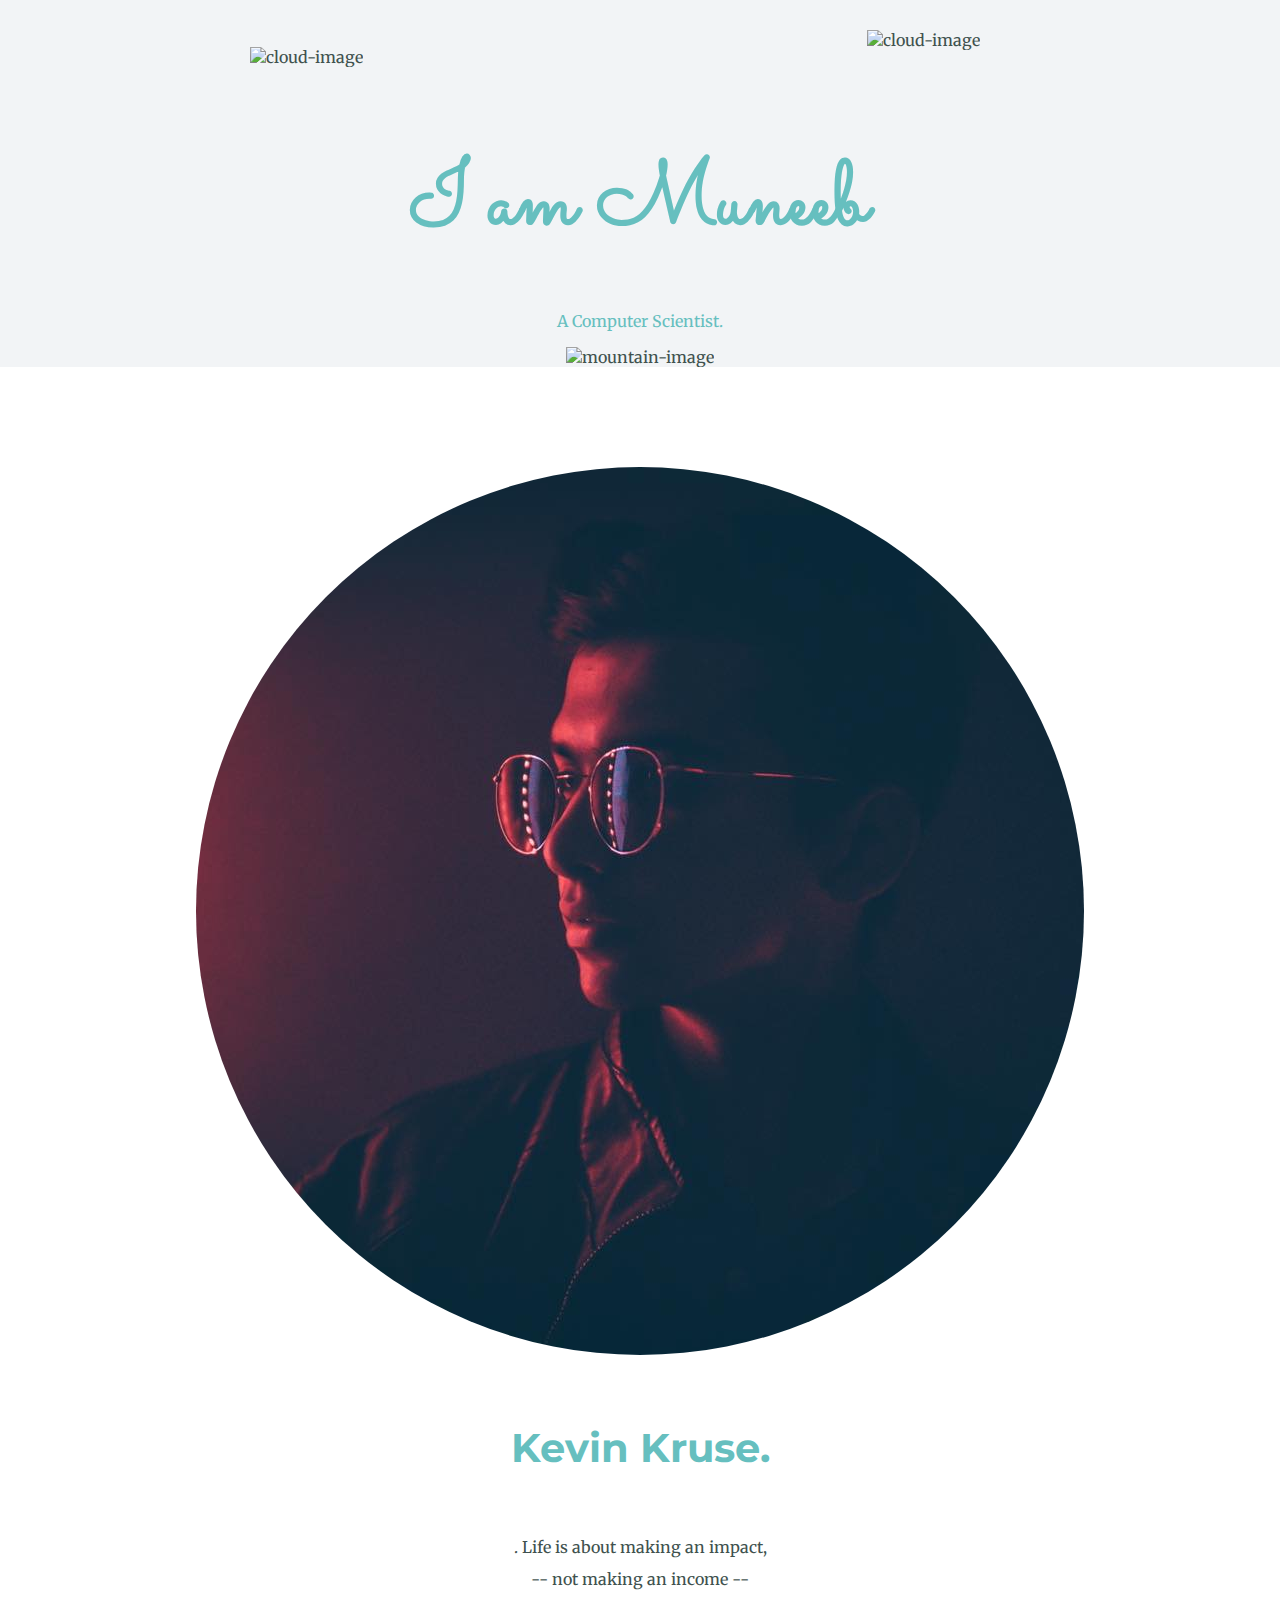
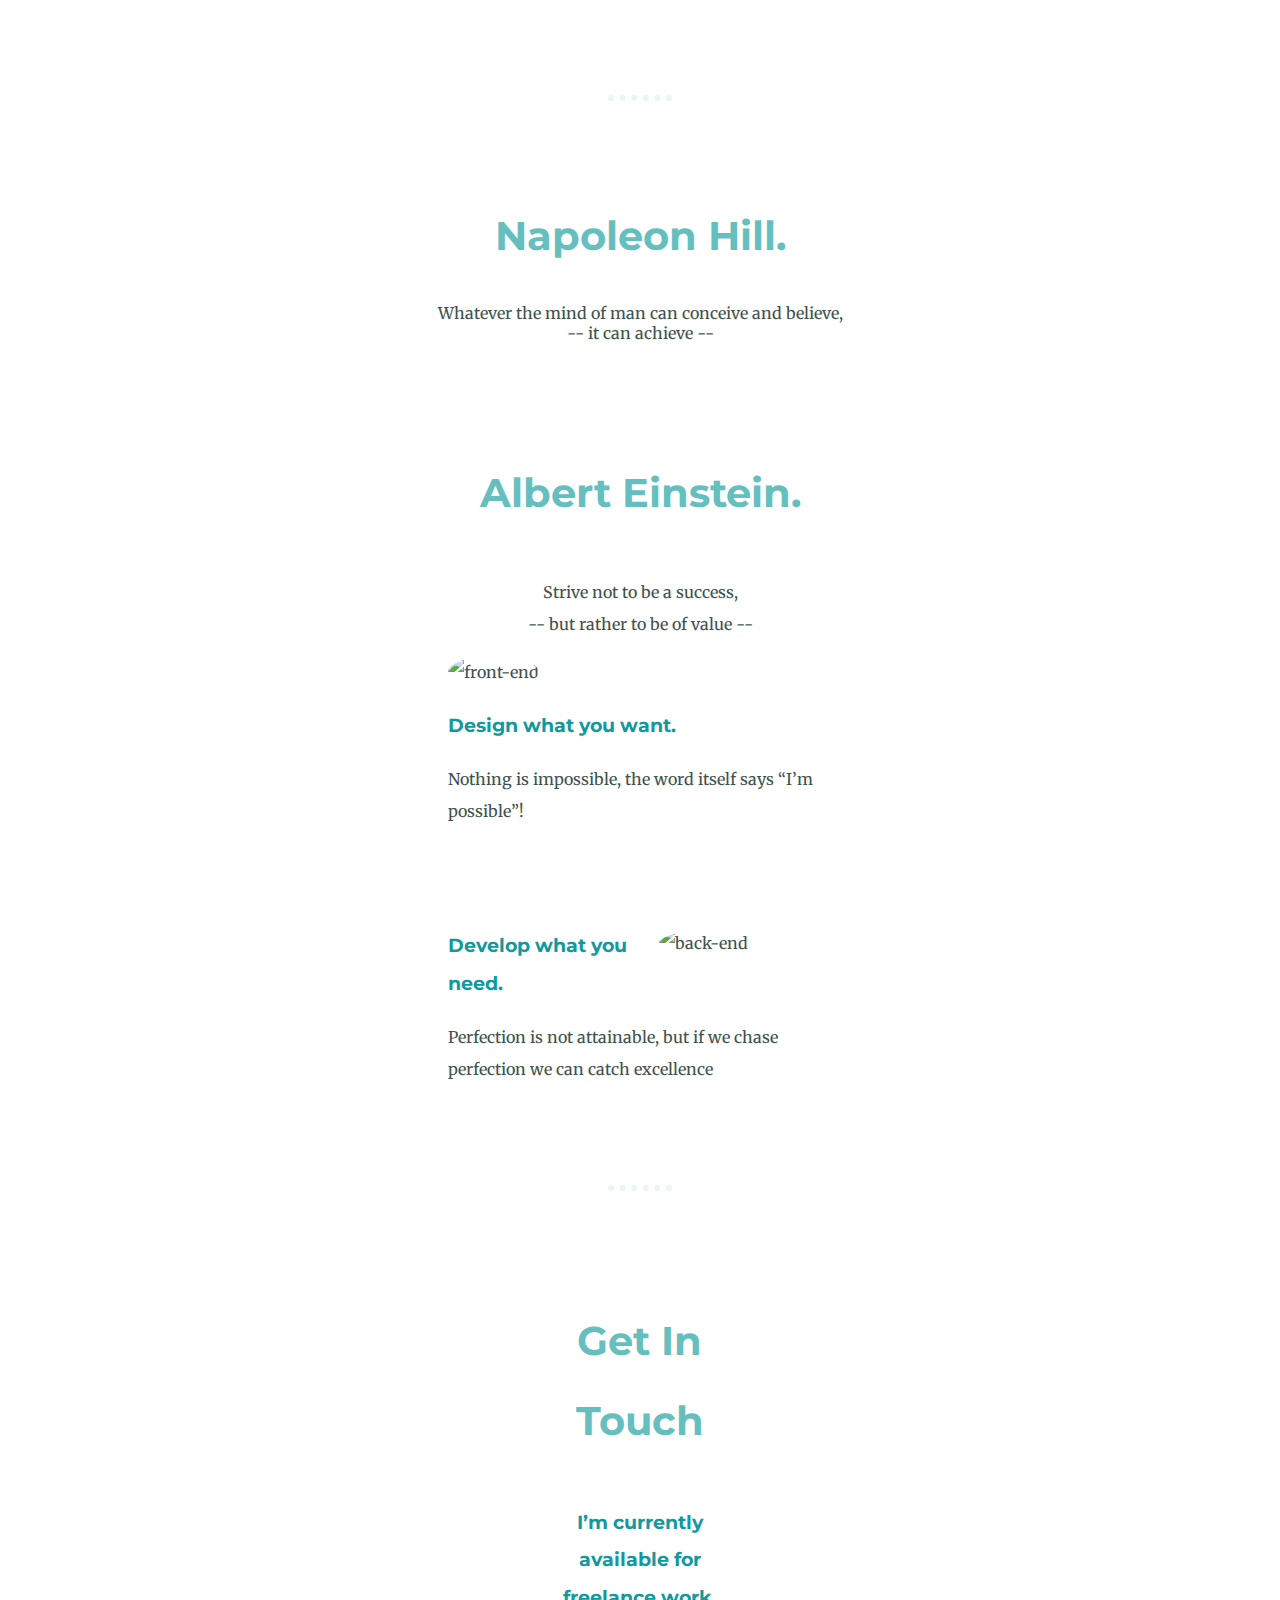
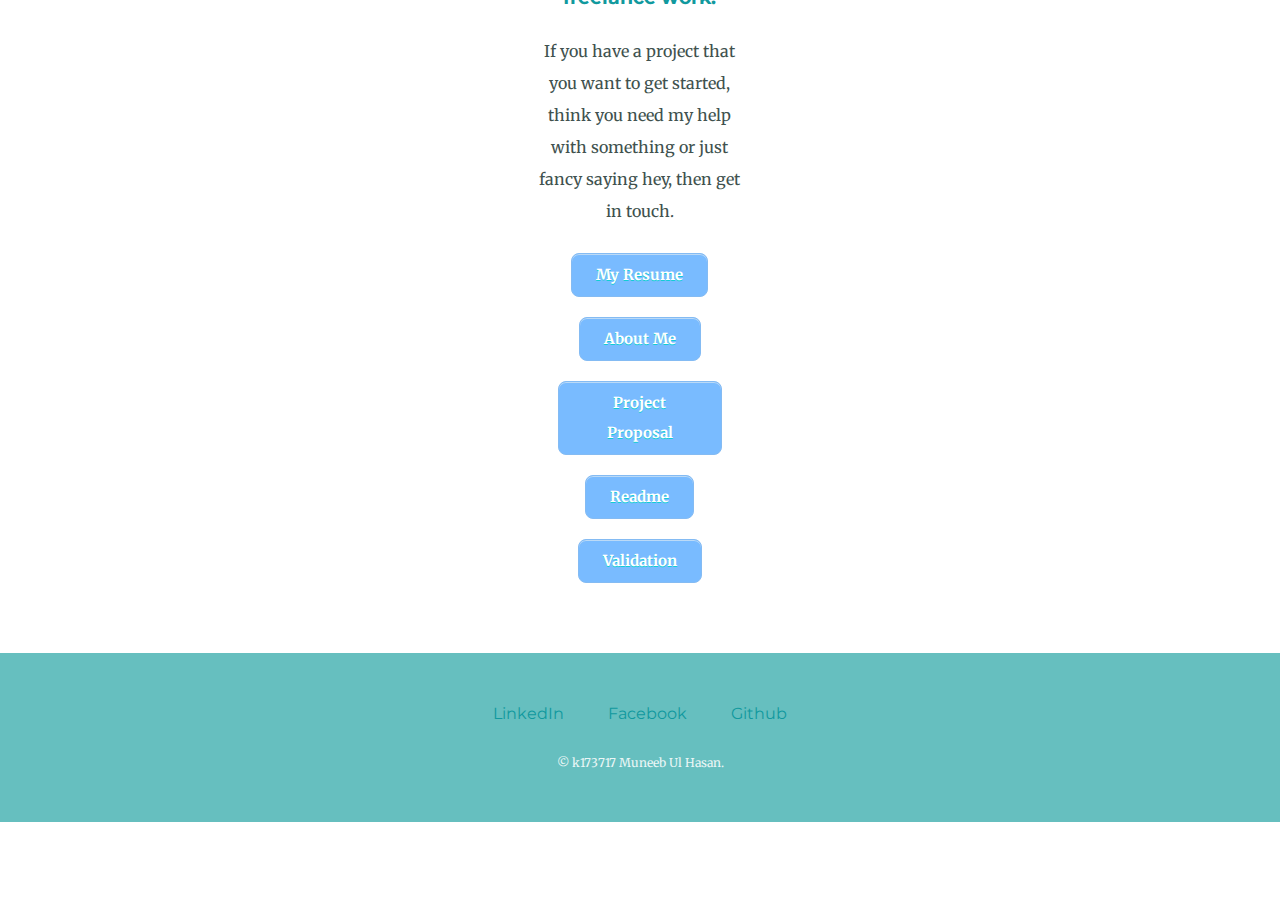
==== index.html @ 6d8c7ffc "Update index.html" ====
<!DOCTYPE html>
<html lang="en" dir="ltr">
  <head>
    <meta charset="utf-8">
    <title>Web Programming Assignmet_02</title>
    <link rel="stylesheet" href="Style.css">
    <link rel="icon" href="favicon.ico">
    <link href="https://fonts.googleapis.com/css?family=Merriweather|Montserrat|Sacramento&display=swap" rel="stylesheet">
  </head>
  <body>
<div class="top-container">
  <img class="top-cloud" src="images/cloud.png" alt="cloud-image">
<h1>I am Muneeb</h1>
<div class="subtitle">
  <p>A Computer Scientist.</p>
  </div>
  <img class="bottom-cloud" src="images/cloud.png" alt="cloud-image">
  <img src="images/mountain.png" alt="mountain-image">
</div>
<div class="middle-container">
  <div class="profile">
    <img class="circle-profile" src="profile_pic.jpg" alt="Hussain-profile Pic">
    <h2>Kevin Kruse.</h2>
    <p>.  Life is about making an impact, <br>-- not making an income --</p>
  </div>
  <hr>
  <div class="skills">
    <h2>Napoleon Hill.</h2>

<p>Whatever the mind of man can conceive and believe,<br>-- it can achieve --</p>
    <div class="skill-row">

<div class="what">
  <h2>Albert Einstein.</h2>
  <p>Strive not to be a success,<br>-- but rather to be of value --</p>
</div>
      <img class="front-end" src="images/Q2.png" alt="front-end">
      <h3>Design what you want.</h3>
      <p>Nothing is impossible, the word itself says “I’m possible”! </p>
    </div>
    <div class="skill-row">
      <img class="back-end" src="images/Q2.jpg" alt="back-end">
      <h3>Develop what you need.</h3>
      <p>Perfection is not attainable, but if we chase perfection we can catch excellence</p>
    </div>
  </div>
  <hr>
  <div class="contact-me">
    <div class="N-QUEENS-ASSIGNMENT-AI">
      <div class="Genetic-Algo">
    <h2>Get In Touch</h2>
    <h3>I’m currently available for freelance work.</h3>
    <p>If you have a project that you want to get started, think you need my help with something or just fancy saying hey, then get in touch.</p>
    <a class="myButton" href="C:\Users\Shayan\Desktop\Web Prog\Assignmet_02\Hussain Ghazali A2 K17-3900\CSS-My Site\RESUME.html">My Resume</a>
    <a class="myButton" href="C:\Users\Shayan\Desktop\Web Prog\Assignmet_02\Hussain Ghazali A2 K17-3900\CSS-My Site\AboutMe.html">About Me</a>
    <a class="myButton" href="C:\Users\Shayan\Desktop\Web Prog\Assignmet_02\Hussain Ghazali A2 K17-3900\CSS-My Site\proposal.html">Project Proposal</a>
    <a class="myButton" href="C:\Users\Shayan\Desktop\Web Prog\Assignmet_02\Hussain Ghazali A2 K17-3900\CSS-My Site\Readme.pdf">Readme</a>
    <a class="myButton" href="C:\Users\Dell\Desktop\WEB DEVELOPMENT\CSS baconFansite\index111.html">Validation</a>
  </div>
  </div>
</div>


<div class="bottom-container">
  <a class="LinkedIn-link" href="https://www.linkedin.com/in/muneeb-ul-hasan-khan-10b3ba1b1/">LinkedIn</a>
  <a class="Facebook-link" href="https://www.facebook.com/muneebonpoint">Facebook</a>
  <a class="Github-link" href="https://github.com/hussainghazali">Github</a>
  <p class="copy">© k173717 Muneeb Ul Hasan.</p>
</div>

  </body>
</html>
---- Style.css ----
body{
  color: #40514E;
  margin: 0;
  text-align: center;
  font-family: 'Merriweather',serif;
}

h1{
  color: #66BFBF;
  font-size: 5.625rem;
  line-height: 1;
  margin-top: 50px auto 0 auto;
  font-family: 'Sacramento', cursive;
}

h2{
  color: #66BFBF;
  font-family: 'Montserrat', sans-serif;
  font-size: 2.5rem;
  padding: 10px;
}

h3{
  color: #11999E;
  font-family: 'Montserrat', sans-serif;
}

a{
  color: #11999E;
  font-family: 'Montserrat', sans-serif;
  margin: 10px 20px 10px 20px;
  text-decoration: none;
}
a:hover{
  color: #EAF6F6;
}

.copy{
  color: #EAF6F6;
  font-size: 0.75rem;
  padding: 20px 0px;
}

hr{
  border: dotted #EAF6F6 6px;
  border-bottom: none;
  width: 4%;
  margin: 100px auto;
}

.a{
  color: #11999E;
}

.subtitle{
  color: #66BFBF;
  font-weight: normal;
}

.circle-profile {
  border-radius: 50%;
}

.circle-skill
{
  border-radius: 50%;
  width: 25%;
}

.top-container{
  background-color: #F2F4F6;
  position: relative;
  padding-top: 100px;
}

.middle-container{
margin: 100px 0;
}

.bottom-container{
background-color: #66BFBF;
padding: 50PX 0px 20px 0px;
}

.myButton {
	-moz-box-shadow:inset 0px 1px 0px 0px #bbdaf7;
	-webkit-box-shadow:inset 0px 1px 0px 0px #bbdaf7;
	box-shadow:inset 0px 1px 0px 0px #bbdaf7;
	background-color:#79bbff;
	-moz-border-radius:8px;
	-webkit-border-radius:8px;
	border-radius:8px;
	border:1px solid #84bbf3;
	display:inline-block;
	cursor:pointer;
	color:#ffffff;
	font-family: 'Merriweather',serif;
	font-size:15px;
	font-weight:bold;
	padding:6px 24px;
	text-decoration:none;
	text-shadow:0px 1px 0px #11cdd4;
}
.myButton:hover {
	background-color:#378de5;
}
.myButton:active {
	position:relative;
	top:1px;
}

.bottom-cloud{
  position: absolute;
  left: 250px;
  bottom: 300px;
}

.contact-me{
width: 40%;
margin: 40px auto 60px;
line-height: 2;
}

.N-QUEENS-ASSIGNMENT-AI{
width: 40%;
margin: 40px auto 60px;
line-height: 2;
}


.top-cloud{
  position: absolute;
  right: 300px;
  top: 30px;
}

.skill-row{
  width: 30%;
  margin: 100px auto 100px auto;
  text-align: left;
  line-height: 2;
}

.what{
  text-align: center;
}

.front-end{
border-radius: 50%;
    width: 45%;
    float: 100px,left ;
    margin-right: 30px;
}

.back-end{
border-radius: 50%;
  width: 45%;
  float: right;
}

.profile{
  line-height: 2;
}
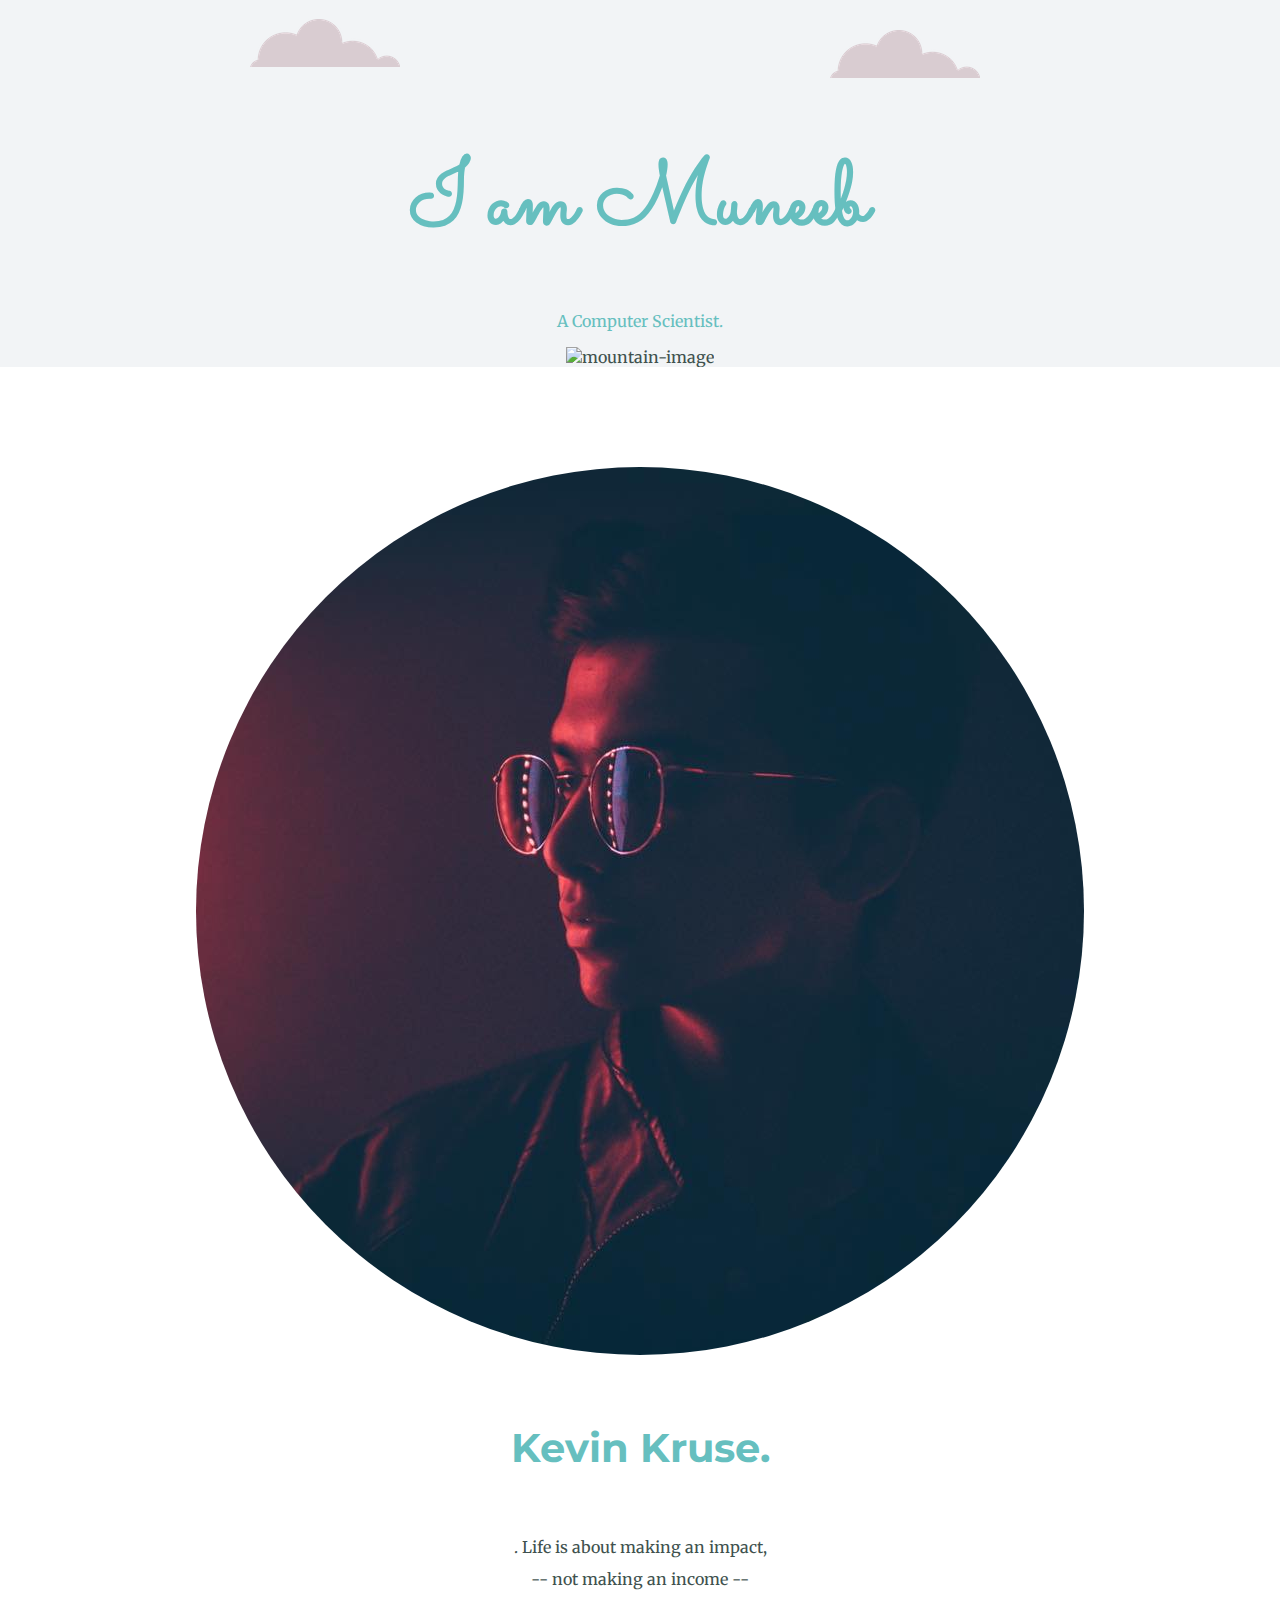
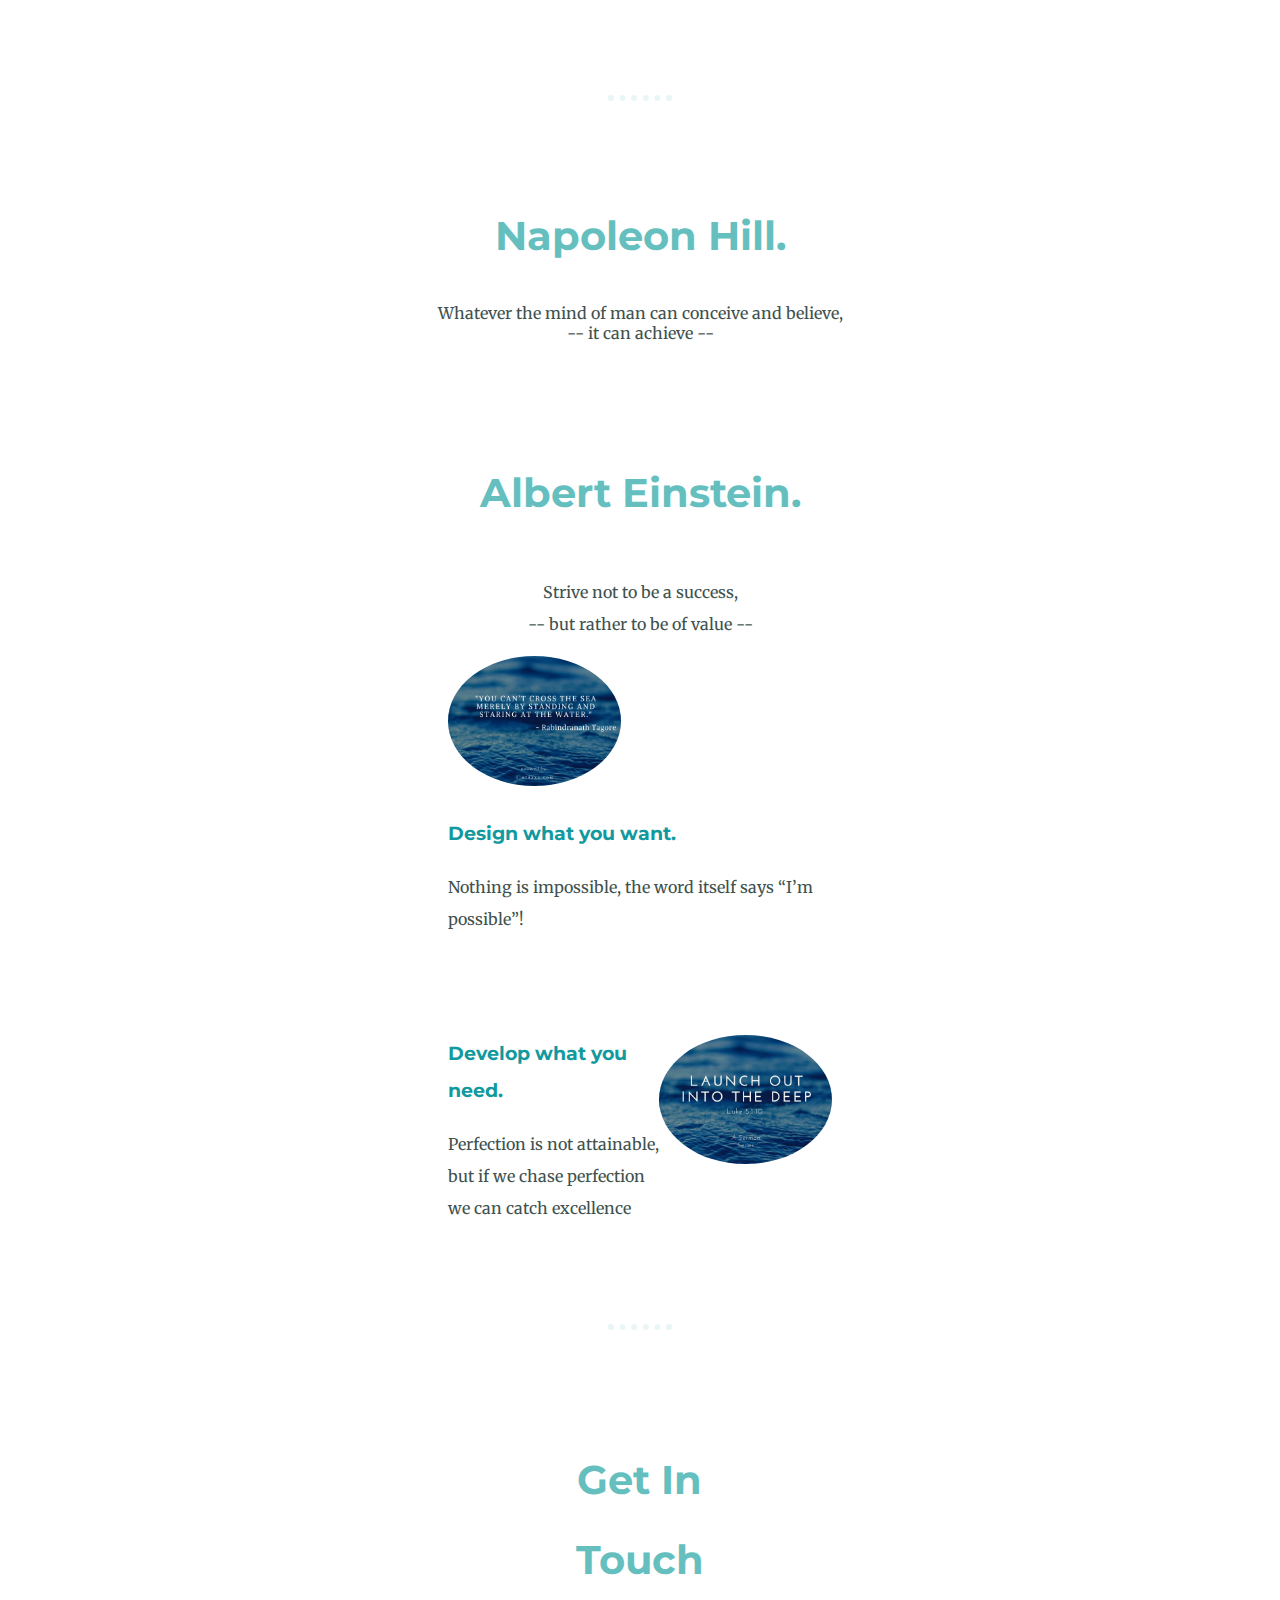
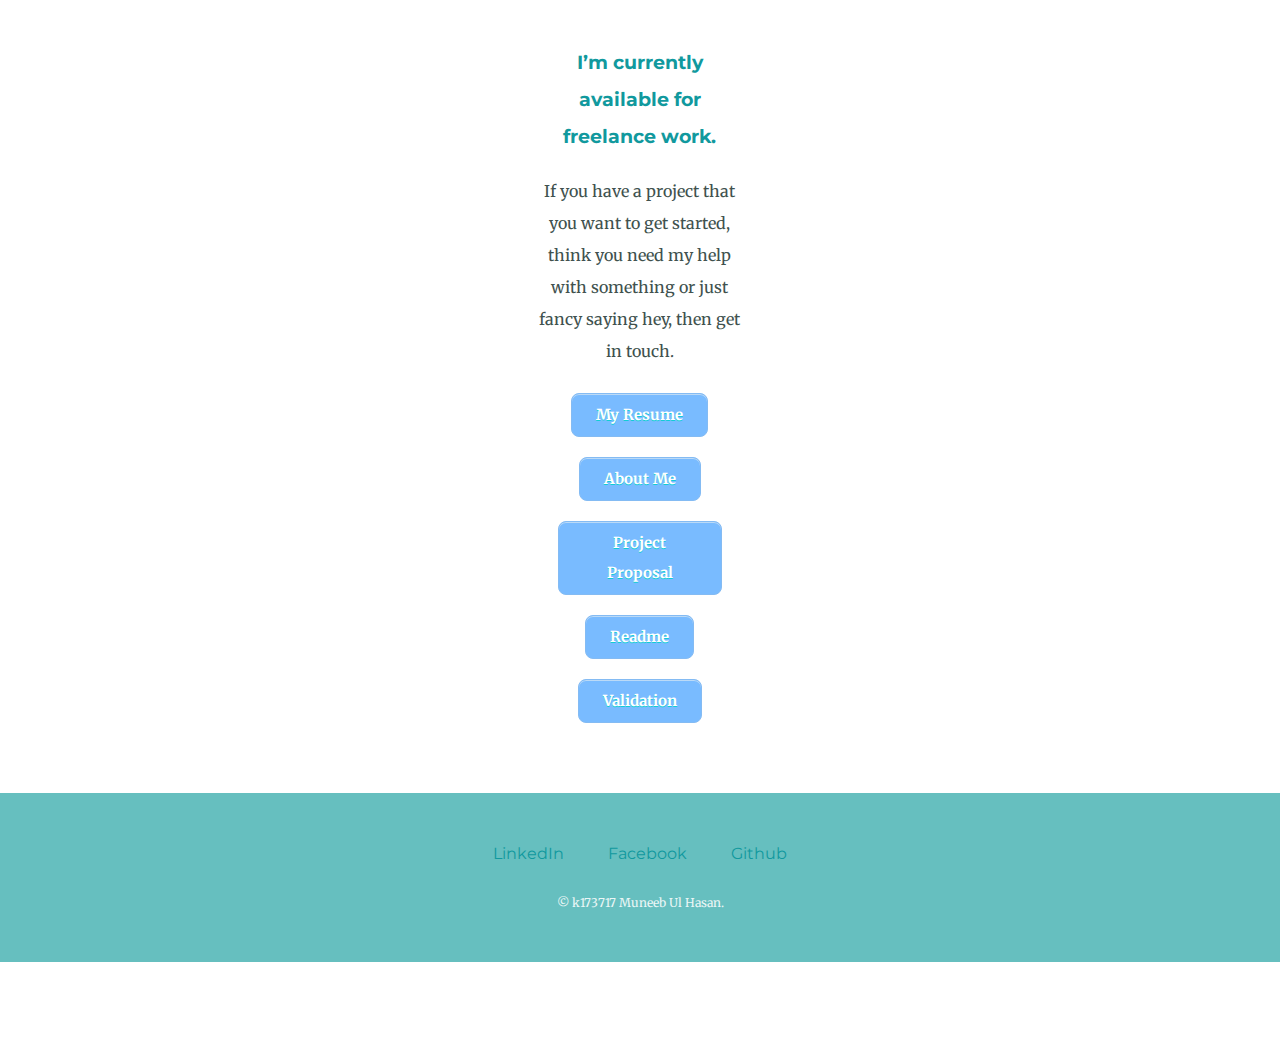
==== commit 09a654e2: "Update index.html" ====
--- a/index.html
+++ b/index.html
@@ -9,12 +9,12 @@
   </head>
   <body>
 <div class="top-container">
-  <img class="top-cloud" src="images/cloud.png" alt="cloud-image">
+  <img class="top-cloud" src="cloud.png" alt="cloud-image">
 <h1>I am Muneeb</h1>
 <div class="subtitle">
   <p>A Computer Scientist.</p>
   </div>
-  <img class="bottom-cloud" src="images/cloud.png" alt="cloud-image">
+  <img class="bottom-cloud" src="cloud.png" alt="cloud-image">
   <img src="images/mountain.png" alt="mountain-image">
 </div>
 <div class="middle-container">
@@ -34,12 +34,12 @@
   <h2>Albert Einstein.</h2>
   <p>Strive not to be a success,<br>-- but rather to be of value --</p>
 </div>
-      <img class="front-end" src="images/Q2.png" alt="front-end">
+      <img class="front-end" src="Q2.png" alt="front-end">
       <h3>Design what you want.</h3>
       <p>Nothing is impossible, the word itself says “I’m possible”! </p>
     </div>
     <div class="skill-row">
-      <img class="back-end" src="images/Q2.jpg" alt="back-end">
+      <img class="back-end" src="Q2.jpg" alt="back-end">
       <h3>Develop what you need.</h3>
       <p>Perfection is not attainable, but if we chase perfection we can catch excellence</p>
     </div>
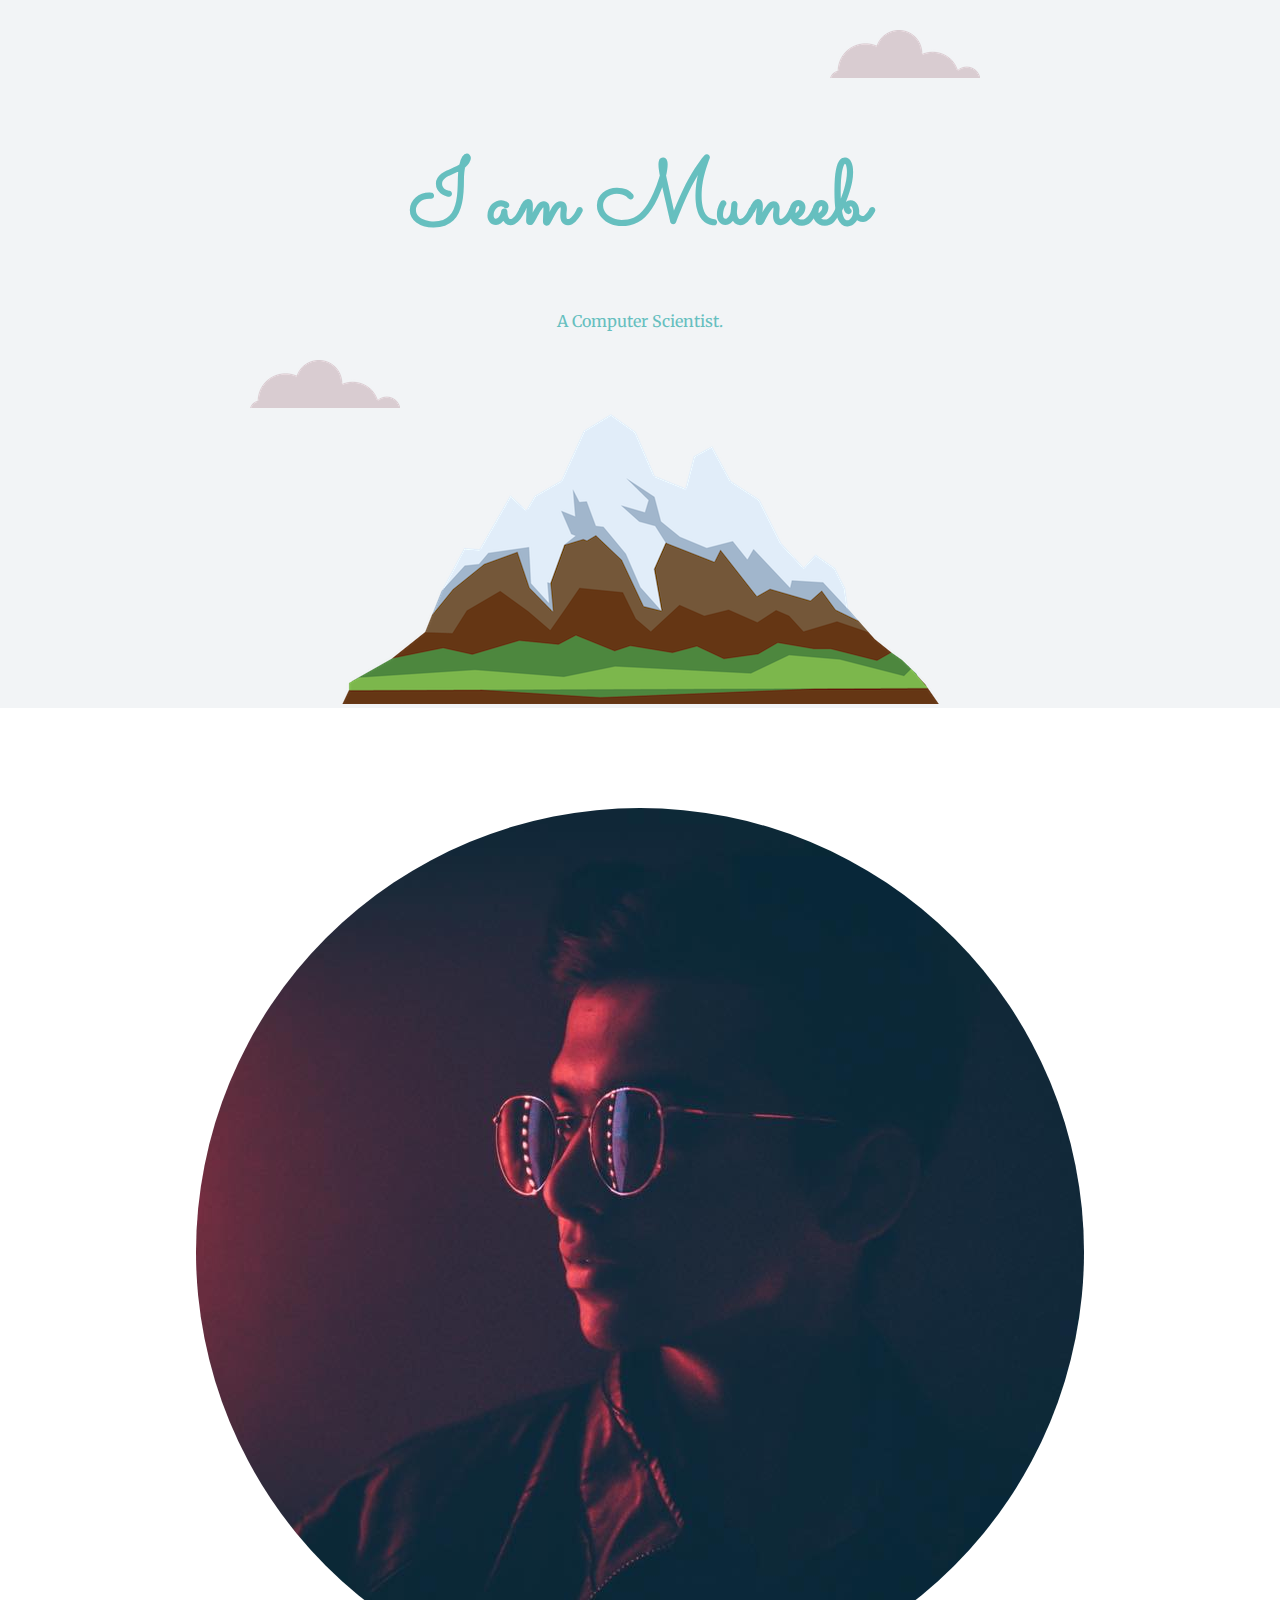
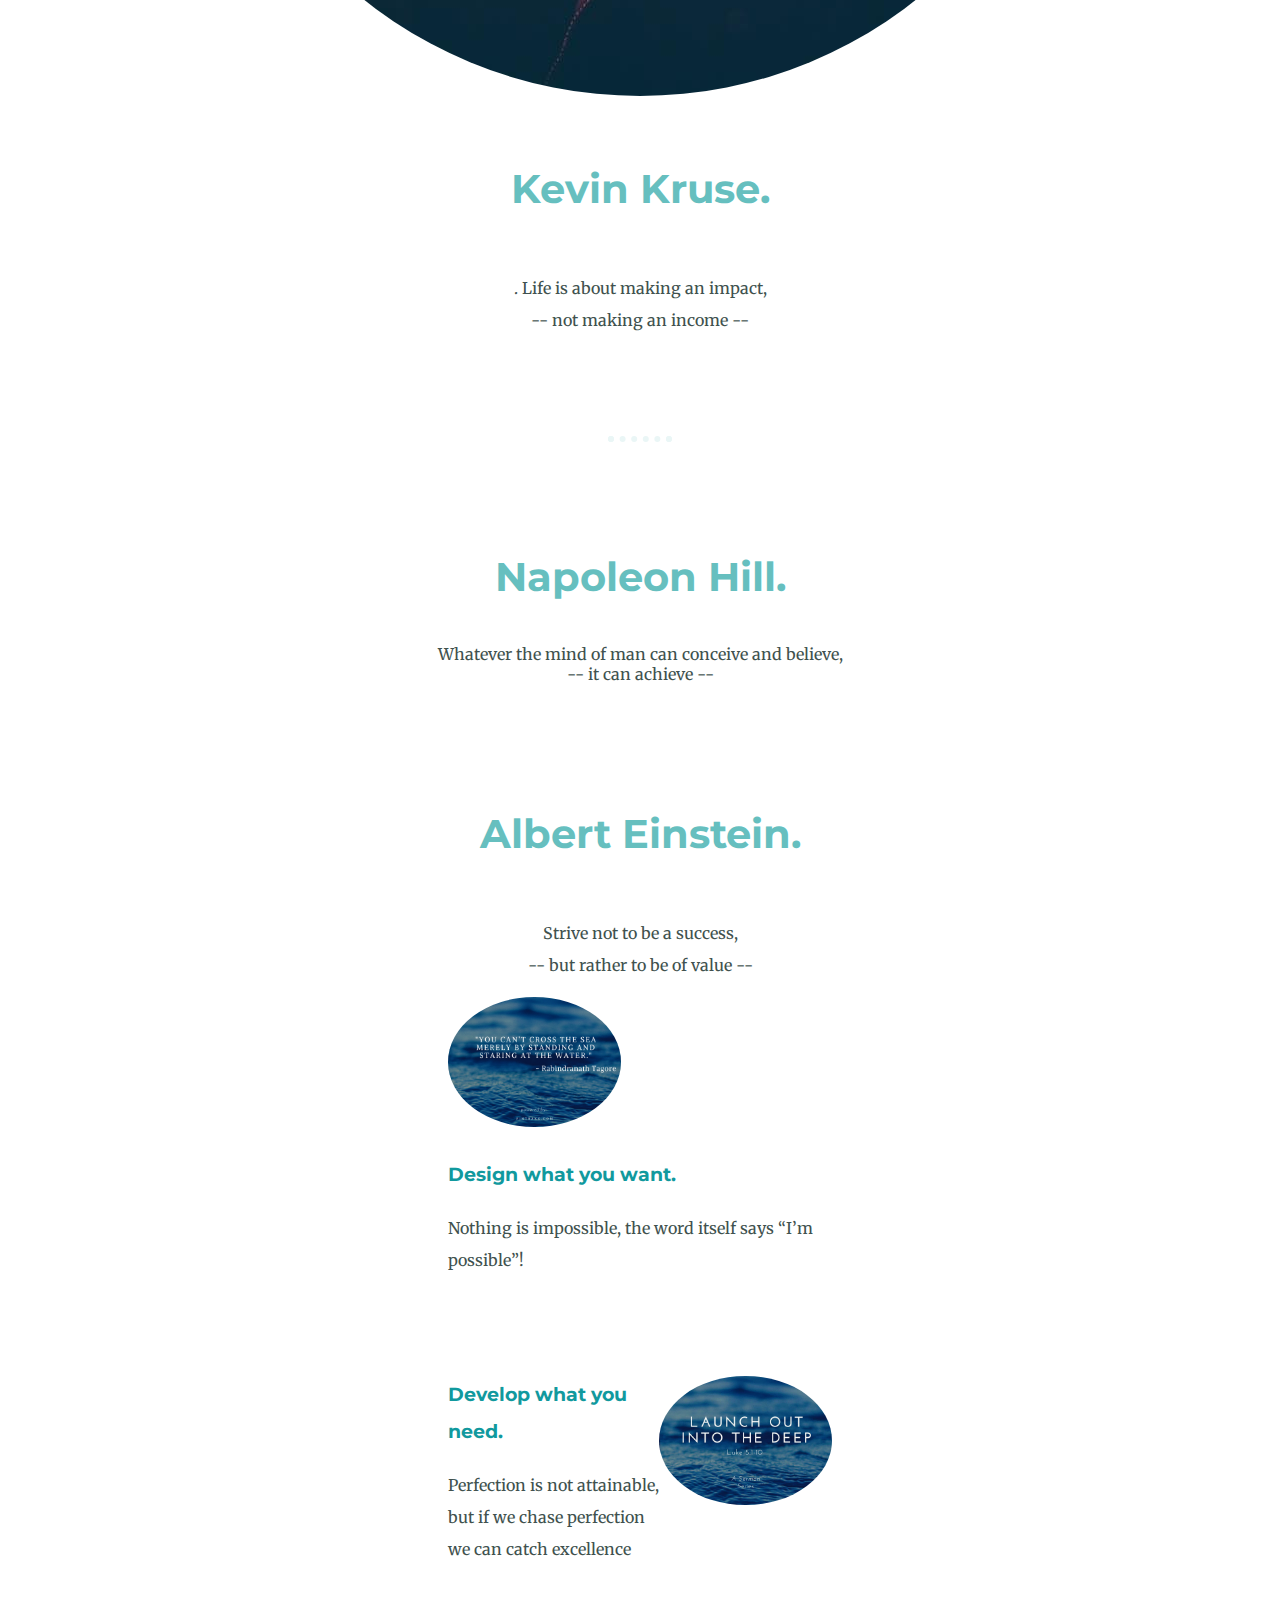
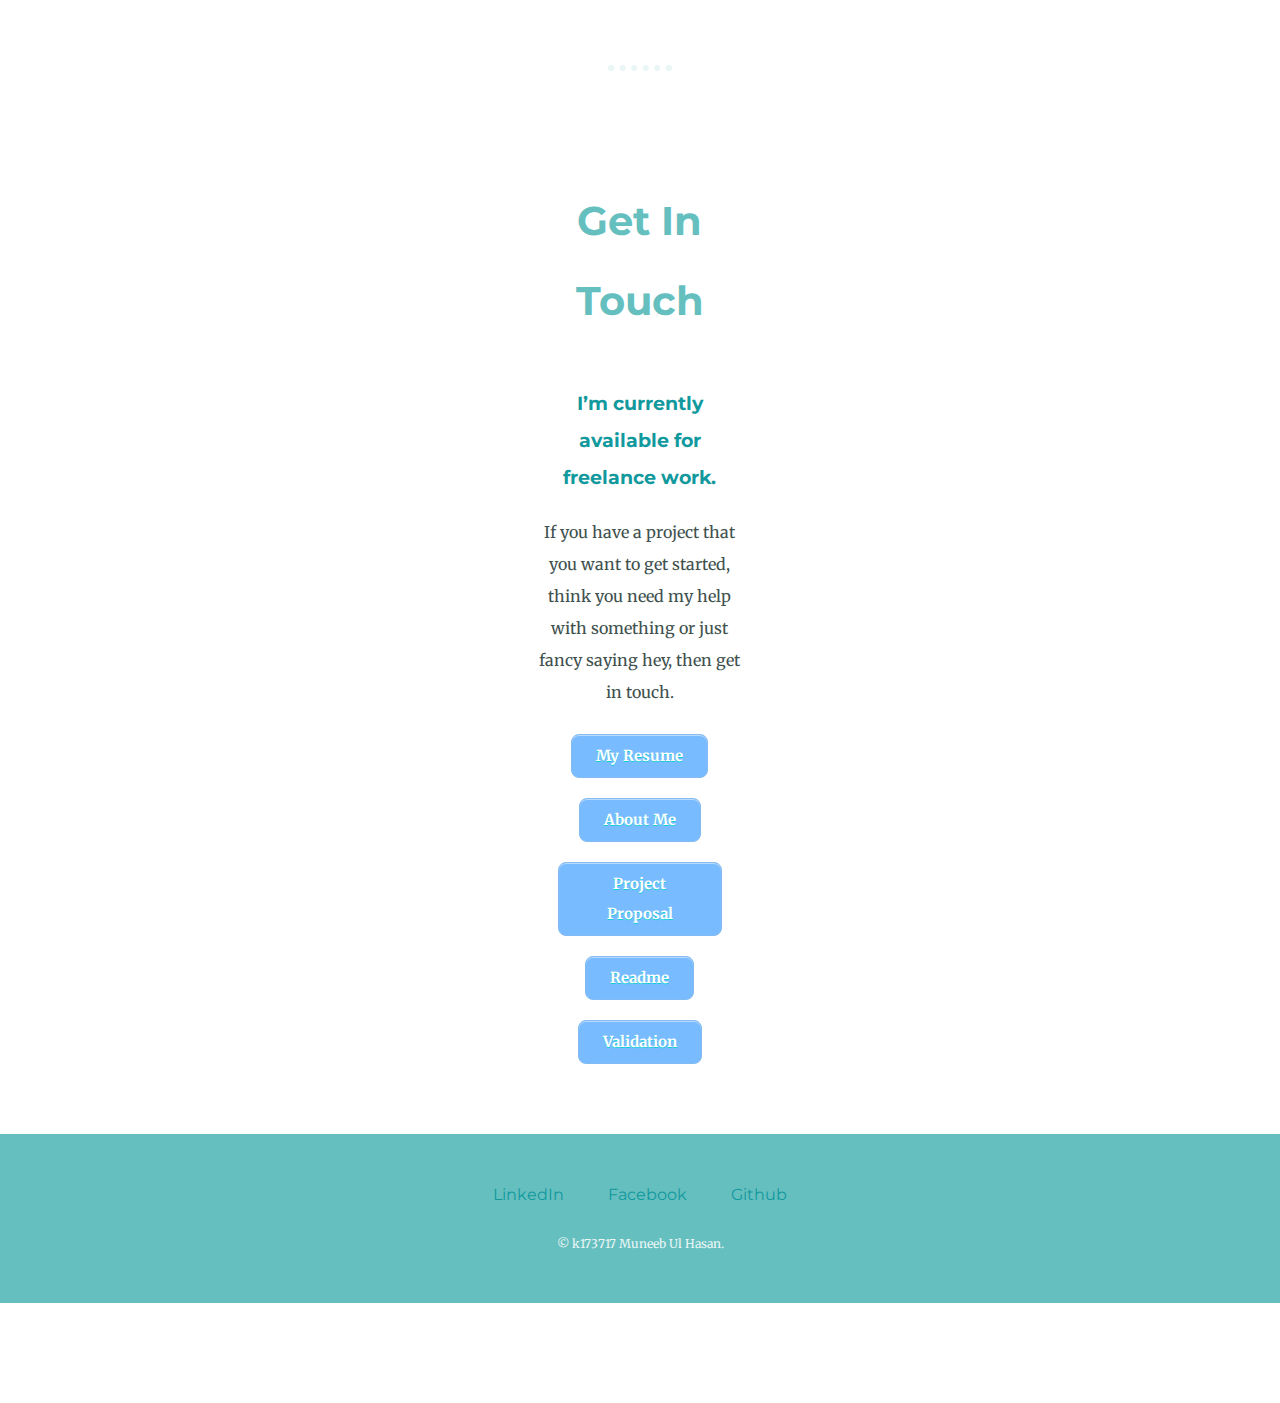
==== commit 7a091e9d: "Update index.html" ====
--- a/index.html
+++ b/index.html
@@ -15,7 +15,7 @@
   <p>A Computer Scientist.</p>
   </div>
   <img class="bottom-cloud" src="cloud.png" alt="cloud-image">
-  <img src="images/mountain.png" alt="mountain-image">
+  <img src="mountain.png" alt="mountain-image">
 </div>
 <div class="middle-container">
   <div class="profile">
